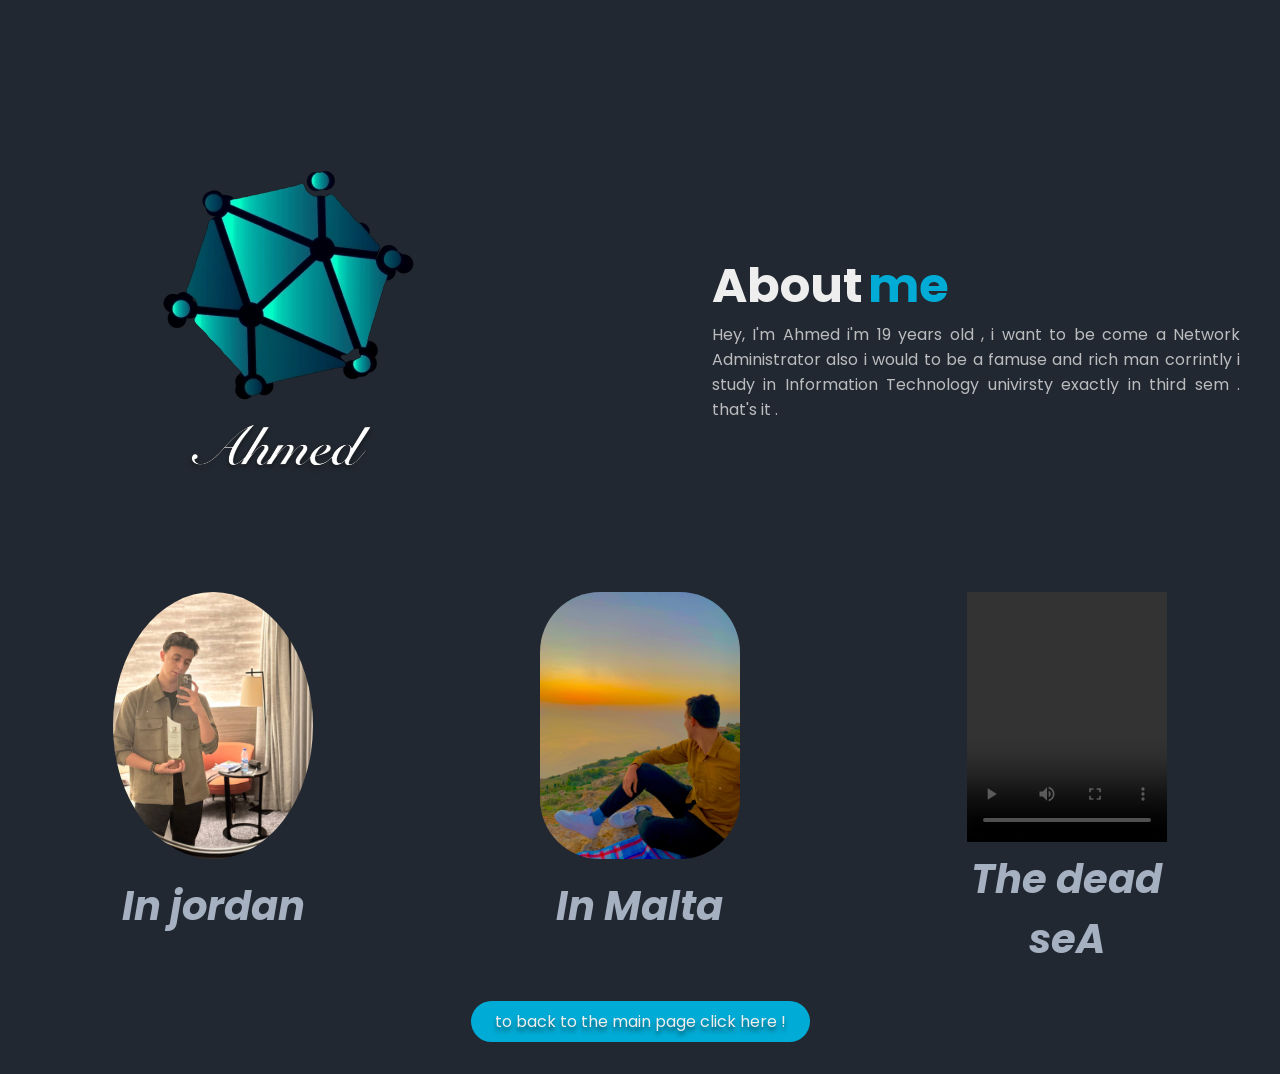
==== index.html @ 3161868f "Update and rename about_me.html to index.html" ====
<!DOCTYPE html>
<html lang="en">
<head>
    <meta charset="UTF-8">
    <meta name="viewport" content="width=device-width, initial-scale=1.0">
    <link rel="stylesheet" href="profile.css">
    <title>about_me</title>
</head>
<body>
    <section class="about_me">
        <img 
        src="photos/kghb.webp"
        alt="about me img"
        class="about_me_img">
        <div class="textcon">
            <div class="texttitle">
                <h1 class="Aboutname">About </h1>
                <h1 class="Abouttitle">me</h1>
            </div>
            <p class="aboutmebar">
                Hey, I'm Ahmed i'm 19 years old , i want to be come a Network Administrator also i would to be a famuse and rich man 
                corrintly i study in Information Technology univirsty exactly in third sem . that's it .
            </p>
        </div>
    </section>
    <div class="photos">
     <div class="photo1">
    <img src="my photos/photo_2025-10-17_13-15-40.jpg" width="200" height="250" alt="a photo for me" title="my photo"> 
    <h3>In jordan</h3> 
    </div>
    <div class="photo2"> 
    <img src="my photos/photo_2025-10-17_13-15-31.jpg" width="200" height="250" alt="a photo for me" title="my photo"> 
    <h3>In Malta</h3>
    </div>
    <div class="photo3">
    <video controls="loop" src="my photos/IMG_1327.MOV" height="250" width="200"></video> 
    <h3> The dead seA</h3>
    </div> 
    </div>
    <div class="back_link">
    <a href="profilee.html" class="back">to back to the main page click here !</a>
    </div>
</body>
</html>
---- profile.css ----
@import url('https://fonts.googleapis.com/css2?family=Playwrite+NO:wght@100..400&family=Poppins:ital,wght@0,400;1,700&family=Press+Start+2P&display=swap');



*{
    margin: 0;
    padding: 0;
    box-sizing: border-box;
    font-family: "Poppins",serif;
}
body{
    background-color: #222831;
}
header{
    display: flex;
    justify-content: space-between;
    align-items: center;
    margin: 2rem auto;
    max-width: 1200px;
    padding: 0 0.5rem;
}
.navi ul{
    display: flex;
    list-style-type:none ;
    gap: 2rem;
}
.navi a{
    text-decoration: none;
    color: #eee;
}
.navi a:hover{
    color: aqua;
}
hr{
    opacity: 10%;
}
.spinner,.spinner1{
    margin-top: 100px;
    background-color: black;
    width: 50px;
    height: 50px;
    border-radius: 50%;
 margin-right: 10%;
}
.spinner{
    background-image: 
    linear-gradient(blueviolet 15%, rgb(17, 202, 234) );
    filter: blur(1px);
    box-shadow: 
    0px -5px 20px 0px blueviolet ,
    0px -5px 20px 0px  rgb(17, 202, 234);
    animation: move 3s linear infinite;
}
.spinner1{
    filter: blur(10px);
}
@keyframes move {
    to {transform: rotate(360deg);}
}
.hero{
    display: flex;
    justify-content: space-between;
    align-items: center;
    margin: 5rem auto;
    max-width: 1200px;
}
.logo2{
    position: absolute;
    margin-right: 50%;
    margin-bottom: 25%;
    box-shadow:  0px -5px 20px gray;
    border-radius: 50%;
}
.herosub{
    display: flex;
    flex-direction: column;
    gap: 0.5rem;
    
}
.name{
    font-family: Verdana, Geneva, Tahoma, sans-serif;
    font-size: 3rem;
    color: #eee;
}
.title{
    font-family: 'Trebuchet MS', 'Lucida Sans Unicode', 'Lucida Grande', 'Lucida Sans', Arial, sans-serif;
    font-size: 4rem;
    color: #00abd5;
}
.hireMe{
    background-color: #00abd5;
    color: #eee;
    border-radius: 24px;
    text-decoration: none;
    padding: 0.5rem 1.5rem;
    text-shadow: 0px 4px 4px rgba(0, 0, 0,0.5);
    margin-right: 10%;
}
.heroImg {
    width: 500px;                         
    border-radius: 30px 80px;             
    opacity: 0.95;                        
    object-fit: cover;
    filter: drop-shadow(0 0 35px rgba(0, 180, 255, 0.4));
    transition: 0.35s ease-in-out;
}

.heroImg:hover {
    transform: scale(1.06);
    filter: drop-shadow(0 0 45px rgba(0, 200, 255, 0.7));
    opacity: 1;
}
.about_me{
    display: flex;
    justify-content: space-between;
    align-items: center;
    margin: 5rem auto 0 auto;
    max-width: 1200px;
    gap: 10rem;
}
.textcon{
    display: flex;
    flex-direction: column;
}
.texttitle{
    display: flex;
    align-items: center;
    gap: 5px;
    font-size: 2rem;
}
.Aboutname{
    text-transform: inherit;
    color: #eee;
}
.Abouttitle{
    color: #00abd5;
}
.aboutmebar{
    text-align: justify;
    color: rgba(238, 238, 238,0.75);
}
.back_link{
     background-color: #00abd5;
    color: #eee;
    width: fit-content;
    border-radius: 24px;
    text-decoration: none;
    padding: 0.5rem 1.5rem;
    text-shadow: 0px 4px 4px rgba(0, 0, 0,0.5);
    margin:  2rem auto;
}
a{
    text-decoration: none;
    text-emphasis: none;
    color: #eee;
    text-align: center;
}
a:hover{
    color: aquamarine;
}

.photos {
  display: flex;
  justify-content: space-around;
  align-items: flex-start;
  text-align: center;
}

.photo1 {
  width: 200px;
  transition: transform 0.3s ease, box-shadow 0.3s ease; 

}

.photo1 img {
  width: 100%;
  height: auto;
  border-radius: 10px;
  margin-bottom: 10px;
  transition: transform 0.3s ease, box-shadow 0.3s ease;
  border-radius: 50% ;
}
.photo1 img:hover {
  transform: scale(1.05);               
  box-shadow: 0 20px 15px rgba(209, 210, 212, 0.1); 
}

.photo1 h3 {
  font-size: 40px;
  font-style: italic;
  color: #a5b0c1;
    transition: color 0.3s ease,transform 0.3s ease;

}
.photo1:hover h3{
    color: rgb(234, 94, 13);
      transition: translaterY(-5px);

}
.photo2 {
  width: 200px;
  transition: transform 0.3s ease, box-shadow 0.3s ease; 
}

.photo2 img {
  width: 100%;
  height: auto;
  border-radius: 10px;
  margin-bottom: 10px;
  transition: transform 0.3s ease, box-shadow 0.3s ease;
    border-radius: 60px ;

}

.photo2 img:hover {
  transform: scale(1.05);               
  box-shadow: 0 20px 15px rgba(209, 210, 212, 0.1); 
}

.photo2 h3 {
  font-size: 40px;
  font-style: italic;
  color: #a5b0c1;
    transition: color 0.3s ease,transform 0.3s ease;

}
.photo2:hover h3{
    color: rgb(30, 197, 105);
      transition: translaterY(-5px);

}
.photo3 {
  width: 200px;
  transition: transform 0.3s ease, box-shadow 0.3s ease;
}

.photo3 img {
  width: 100%;
  height: auto;
  border-radius: 10px;
  margin-bottom: 10px;
  transition: transform 0.3s ease, box-shadow 0.3s ease;
    border-radius: 20% ;
}

.photo3 video:hover {
  transform: scale(1.05);              
  box-shadow: 0 20px 15px rgba(209, 210, 212, 0.1); 
}

.photo3 h3 {
  font-size: 40px;
  font-style: italic;
  color:#a5b0c1;
    transition: color 0.3s ease,transform 0.3s ease;

}
.photo3:hover h3{
    color: blue;
      transition: translaterY(-5px);
}
.workes{
    background-color: #222831;
    padding: 10rem 10rem ;
    margin: 1rem 0rem;
}
.workescontainer{
    display: flex;
    flex-direction: row;
    justify-content: space-between;
    align-items: left;
    margin: 5rem auto;
}
.project{
    display: flex;
    align-items: center;
    justify-content: left;
    gap: 5px;
    font-size: 2rem;
}
.workes ul{
    display: flex;
    list-style-type: none;
    align-items: center;
    justify-content: space-between;
}
.workes li{
    border-radius: 16px;
    background-color: #222831;
    backdrop-filter: blur(4px);
    padding: 1rem 4rem;
}
.label3{
    background-color: #364a40;
    color: #eee;
    width: fit-content;
    border-radius: 24px;
    text-shadow: 0px 4px 4px rgba(0, 0, 0,0.5);
    margin-left: 500px;
    padding: 0.5rem 3rem;
    margin-top: 1000px;
}


.item{
    text-align: center;
    margin-bottom: 20px;
}
.item img{
    width: 300;
    height: 300px;
    object-fit: contain;
    transition: transform 0.3s ease;
    border-radius: 50%;
    box-shadow:0 20px 15px rgba(209, 210, 212, 0.1); 
} 

.workes li :hover{
    transform:translateY(-10px) scale(1.05);
}
.workes li video{
     width: 250px;
    height: 300px;
    object-fit: contain;
    transition: transform 0.2s;
}
.label{
    display: block;
    margin-top: 10px;
      background-color: #2e413f;
    color: #eee;
    width: fit-content;
    border-radius: 24px;
    text-decoration: none;
    padding: 0.5rem 1.5rem;
    text-shadow: 0px 4px 4px rgba(0, 0, 0,0.5);
    margin:  2rem auto;
}
.Aboutname2{
    color: #eee;
    margin-bottom: 50px;
    font-family:"Sekuya ,italic"  ;
}
.Abouttitle2{
    color: #00abd5;
    margin-bottom: 50px;
        font-family:"Sekuya ,italic"  ;

}

.navo{
    display: flex;
}
.para{
    font-family:"Caveat , italic" ;
    color: rgb(140, 158, 152);
    font-size: 1.5rem;
    text-shadow: 6px 4px 4px rgba(154, 36, 36, 0.5);
    transition: 0.4s ease;
}
.para:hover{
    letter-spacing: 3px;
}
.back_link1{  background-color: #402e32;
    color: #eee;
    width: fit-content;
    border-radius: 24px;
    text-decoration: none;
    padding: 0.5rem 1.5rem;
    text-shadow: 0px 4px 4px rgba(0, 0, 0,0.5);
    margin-left: 220px
}
.back_link1 :hover{
    color: burlywood;
}
.contactContainer{
    display: flex;
    flex-direction: column;
    align-items: center;
    justify-content: space-around;
    gap: 2rem;
    margin: 2rem auto;
    max-width: 1200px;
}
.contactTitle{
    display: flex;
    align-items: center;
    justify-content: center;
    gap: 5px;
    margin-bottom: 10px;
    font-size: 2rem;
}
.contact{
    display: flex;
    align-items: center;
    justify-content: center;
    margin-right: 5rem;
    gap: 20rem;
}
.contact h3, .contact a{
    color: #eee;
    text-decoration: none;
}
.emailandphone{
    display: flex;
    align-items: center;
    justify-content: center;
    gap: 5px;
}
.aboutname3{
     color: #eee;
    font-family:"Sekuya ,italic"  ;
}
.aboutTitle3{
  color: #00abd5;
        font-family:"Sekuya ,italic"  ;
}
.socialmedia{
    display: flex;
    align-items: center;
    justify-content: center;
    gap: 3rem;
}
.socialmedia a{
    display: flex;
    align-items: center;
    justify-content: center;
    border-radius: 50px;
    background-color: #3e3b44;
    backdrop-filter: blur(4px);
    padding: 1rem;
}
.socialmedia img{
    width: 24px;
    height: 24px;
}
.back_link3{  
    color: #eee;
    width: fit-content;
    width: fit-content;
    border-radius: 24px;
    text-decoration: none;
    padding: 0.5rem 1.5rem;
    text-shadow: 0px 4px 4px rgba(0, 0, 0,0.5);
    margin:  2rem auto;
    
}
.back_link3 :hover{
    color: burlywood;
}
footer{
    color: #eee;
    padding: 2rem;
    text-align: center;
}
@media (max-width:1023px){
    header{
        margin-left: 1rem;
        margin-right: 1rem;
    }
    .hero{
        flex-direction: column;
        align-items: center;
        gap: 2rem;
    }
    .heroImg{
        width: 400px;
    }
    .name, .title{
        font-size: 2rem;
    }
    .about_me{
        flex-direction: column-reverse;
        align-items: center;
        gap: 2rem;
    }
    .textcon{
        align-items: center;
        margin: 0rem 5rem;
        gap: 1rem;
    }
    .Aboutname,.Abouttitle,.Aboutname2,.Abouttitle2{
        font-size: 2rem;
    }
    .about_me img{
        width: 400px;
    }
    .workes{
        padding: 0;
    }
    .workescontainer{
        padding: 5rem 0rem;
        gap: 3rem;
    }
    .project{
        margin-left: 1rem;
    }
    .workes ul{
        flex-direction: column;
        gap: 1rem;
    }
    .contactContainer{
        margin: 10rem 5rem;
        gap: 2rem;
    }
    .contact{
        flex-direction: column;
        gap: 1rem;
        margin-right: 0;
    }

}
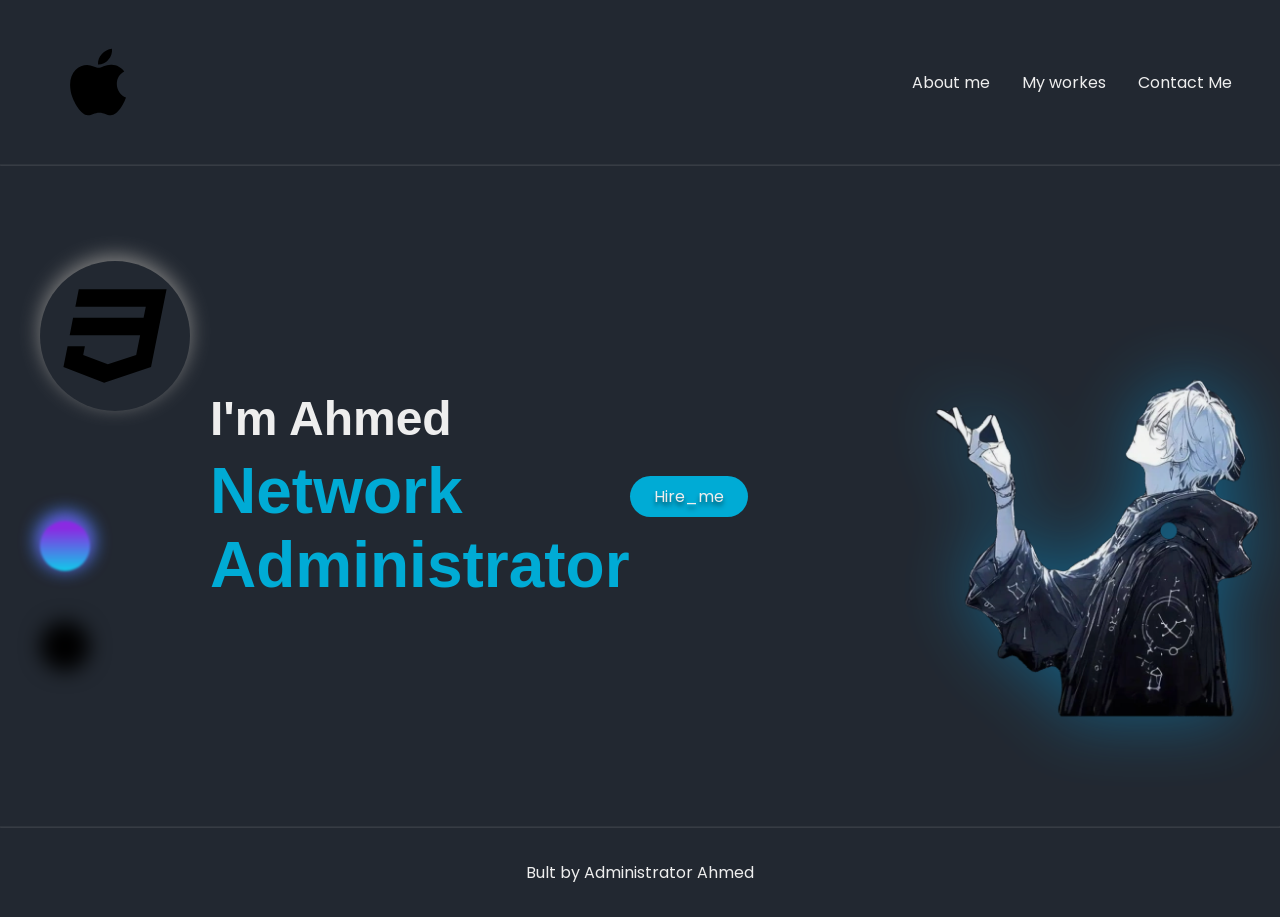
==== commit 71f231a2: "Update and rename profilee.html to index.html" ====
--- a/index.html
+++ b/index.html
@@ -3,42 +3,44 @@
 <head>
     <meta charset="UTF-8">
     <meta name="viewport" content="width=device-width, initial-scale=1.0">
+    <title>My_profile</title>
     <link rel="stylesheet" href="profile.css">
-    <title>about_me</title>
 </head>
 <body>
-    <section class="about_me">
-        <img 
-        src="photos/kghb.webp"
-        alt="about me img"
-        class="about_me_img">
-        <div class="textcon">
-            <div class="texttitle">
-                <h1 class="Aboutname">About </h1>
-                <h1 class="Abouttitle">me</h1>
-            </div>
-            <p class="aboutmebar">
-                Hey, I'm Ahmed i'm 19 years old , i want to be come a Network Administrator also i would to be a famuse and rich man 
-                corrintly i study in Information Technology univirsty exactly in third sem . that's it .
-            </p>
-        </div>
-    </section>
-    <div class="photos">
-     <div class="photo1">
-    <img src="my photos/photo_2025-10-17_13-15-40.jpg" width="200" height="250" alt="a photo for me" title="my photo"> 
-    <h3>In jordan</h3> 
+    <header>
+      <img src="photos/apple-svgrepo-com.svg" width="100px" alt="logo">
+      <nav class="navi">
+        <ul>
+            <li><a href="about_me.html">About me</a></li>
+            <li><a href="my_wrkees.html">My workes</a></li>
+            <li><a href="contact.html">Contact Me</a></li>
+        </ul>
+      </nav>
+    </header>
+    <hr>
+  
+   <section class="hero">
+    <div class="spinner">
+      <div class="spinner1">
+      </div>
     </div>
-    <div class="photo2"> 
-    <img src="my photos/photo_2025-10-17_13-15-31.jpg" width="200" height="250" alt="a photo for me" title="my photo"> 
-    <h3>In Malta</h3>
+    <img class="logo2" src="photos/css3-svgrepo-com.svg"  alt="logo2" width="150px">
+    <div class="herosub">
+      <h1 class="name">I'm Ahmed</h1>
+      <h1 class="title">Network Administrator</h1>
     </div>
-    <div class="photo3">
-    <video controls="loop" src="my photos/IMG_1327.MOV" height="250" width="200"></video> 
-    <h3> The dead seA</h3>
-    </div> 
-    </div>
-    <div class="back_link">
-    <a href="profilee.html" class="back">to back to the main page click here !</a>
-    </div>
+    
+      <a class="hireMe" href="hire.html">Hire_me</a>
+      
+
+    
+    <img src="photos/sticker.webp" alt="hero image " class="heroImg" width="150px"/>
+
+
+   </section>
+   <hr>
+  <footer>
+    <p>Bult by Administrator Ahmed </p>
+  </footer>   
 </body>
 </html>
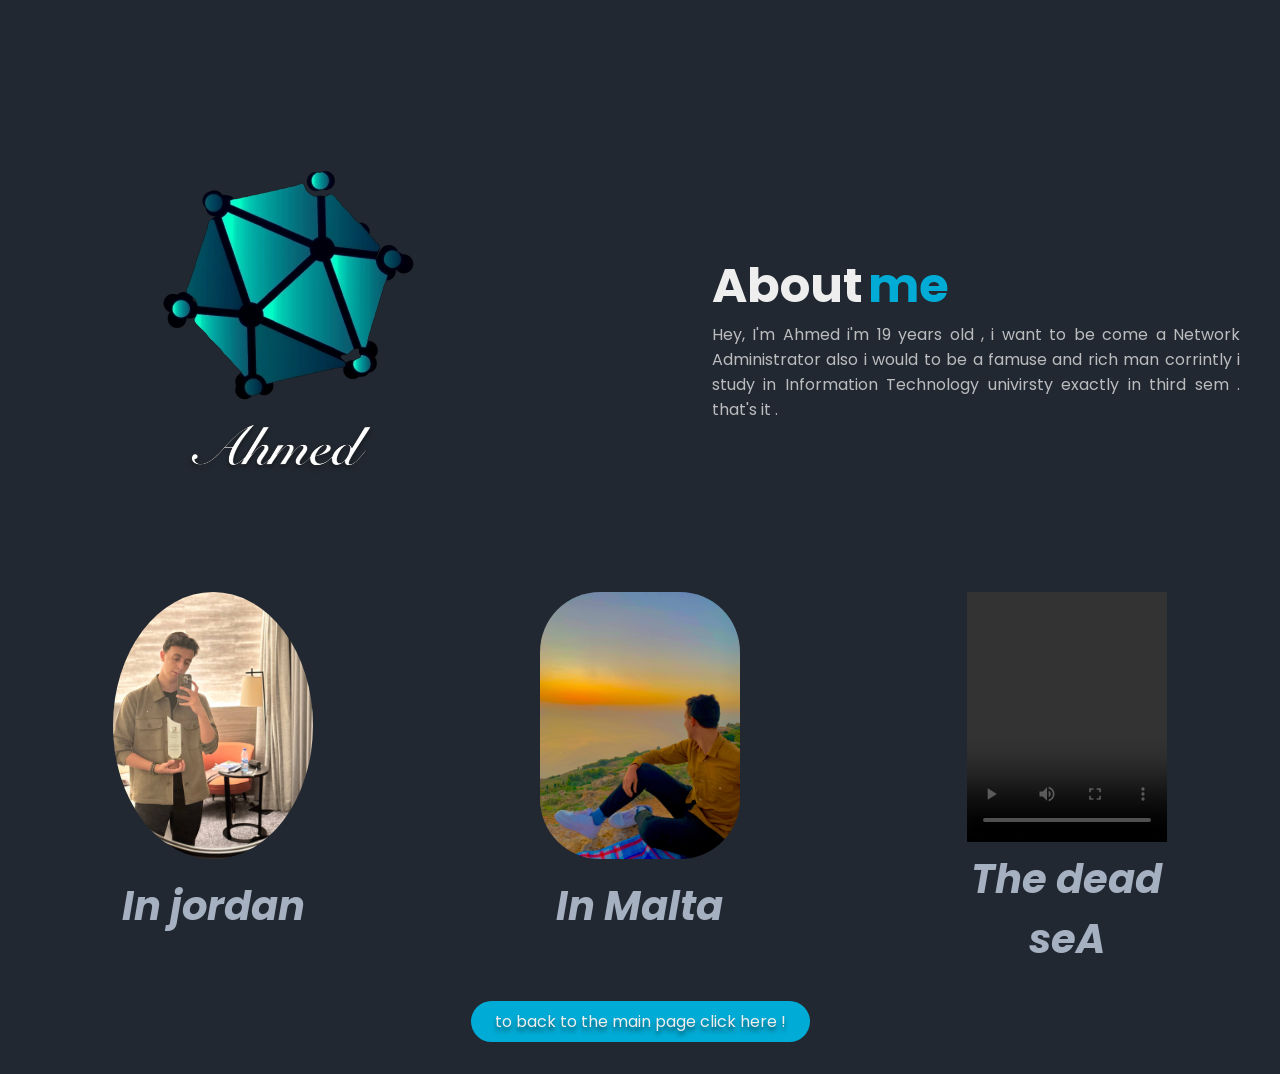
==== commit 8ab1a6ef: "Update and rename about_me.html to index.html" ====
--- a/index.html
+++ b/index.html
@@ -2,45 +2,44 @@
 <html lang="en">
 <head>
     <meta charset="UTF-8">
-    <meta name="viewport" content="width=device-width, initial-scale=1.0">
-    <title>My_profile</title>
+    <meta name="viewport" content="width=device-width, initial-scale=1.0;url=profile.html">
     <link rel="stylesheet" href="profile.css">
+    <title>about_me</title>
 </head>
 <body>
-    <header>
-      <img src="photos/apple-svgrepo-com.svg" width="100px" alt="logo">
-      <nav class="navi">
-        <ul>
-            <li><a href="about_me.html">About me</a></li>
-            <li><a href="my_wrkees.html">My workes</a></li>
-            <li><a href="contact.html">Contact Me</a></li>
-        </ul>
-      </nav>
-    </header>
-    <hr>
-  
-   <section class="hero">
-    <div class="spinner">
-      <div class="spinner1">
-      </div>
+    <section class="about_me">
+        <img 
+        src="photos/kghb.webp"
+        alt="about me img"
+        class="about_me_img">
+        <div class="textcon">
+            <div class="texttitle">
+                <h1 class="Aboutname">About </h1>
+                <h1 class="Abouttitle">me</h1>
+            </div>
+            <p class="aboutmebar">
+                Hey, I'm Ahmed i'm 19 years old , i want to be come a Network Administrator also i would to be a famuse and rich man 
+                corrintly i study in Information Technology univirsty exactly in third sem . that's it .
+            </p>
+        </div>
+    </section>
+    <div class="photos">
+     <div class="photo1">
+    <img src="my photos/photo_2025-10-17_13-15-40.jpg" width="200" height="250" alt="a photo for me" title="my photo"> 
+    <h3>In jordan</h3> 
     </div>
-    <img class="logo2" src="photos/css3-svgrepo-com.svg"  alt="logo2" width="150px">
-    <div class="herosub">
-      <h1 class="name">I'm Ahmed</h1>
-      <h1 class="title">Network Administrator</h1>
+    <div class="photo2"> 
+    <img src="my photos/photo_2025-10-17_13-15-31.jpg" width="200" height="250" alt="a photo for me" title="my photo"> 
+    <h3>In Malta</h3>
     </div>
-    
-      <a class="hireMe" href="hire.html">Hire_me</a>
-      
-
-    
-    <img src="photos/sticker.webp" alt="hero image " class="heroImg" width="150px"/>
-
-
-   </section>
-   <hr>
-  <footer>
-    <p>Bult by Administrator Ahmed </p>
-  </footer>   
+    <div class="photo3">
+    <video controls="loop" src="my photos/IMG_1327.MOV" height="250" width="200"></video> 
+    <h3> The dead seA</h3>
+    </div> 
+    </div>
+    <div class="back_link">
+    <a href="profilee.html" class="back">to back to the main page click here !</a>
+    </div>
 </body>
 </html>
+
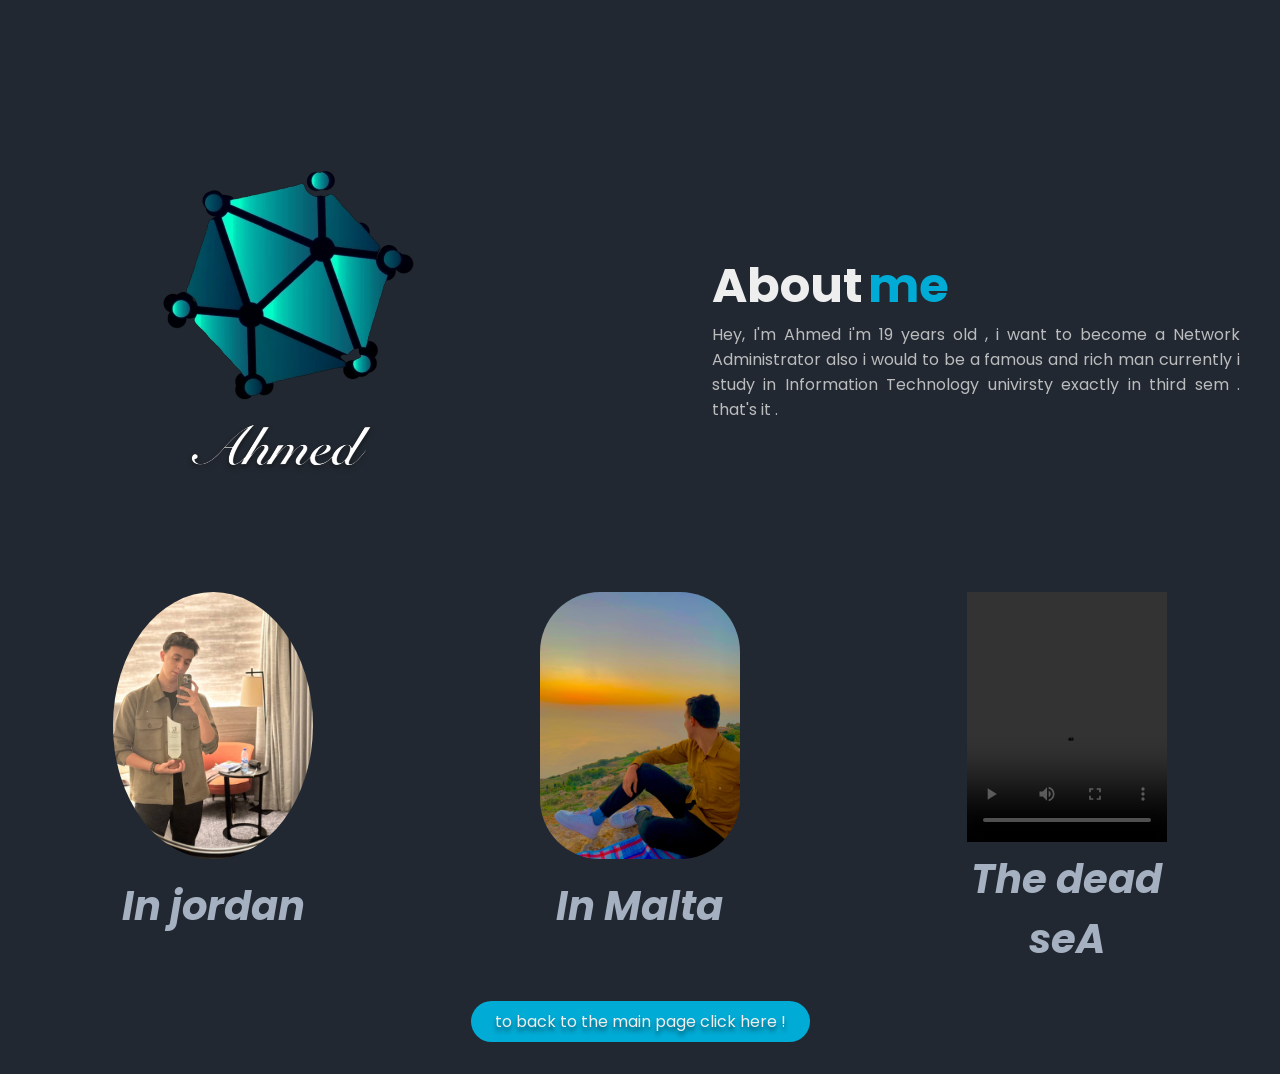
==== commit 4bbf2de4: "Update index.html" ====
--- a/index.html
+++ b/index.html
@@ -2,7 +2,7 @@
 <html lang="en">
 <head>
     <meta charset="UTF-8">
-    <meta name="viewport" content="width=device-width, initial-scale=1.0;url=profile.html">
+    <meta name="viewport" content="width=device-width, initial-scale=1.0">
     <link rel="stylesheet" href="profile.css">
     <title>about_me</title>
 </head>
@@ -18,8 +18,8 @@
                 <h1 class="Abouttitle">me</h1>
             </div>
             <p class="aboutmebar">
-                Hey, I'm Ahmed i'm 19 years old , i want to be come a Network Administrator also i would to be a famuse and rich man 
-                corrintly i study in Information Technology univirsty exactly in third sem . that's it .
+                Hey, I'm Ahmed i'm 19 years old , i want to become a Network Administrator also i would to be a famous and rich man 
+                currently i study in Information Technology univirsty exactly in third sem . that's it .
             </p>
         </div>
     </section>
@@ -43,3 +43,5 @@
 </body>
 </html>
 
+
+
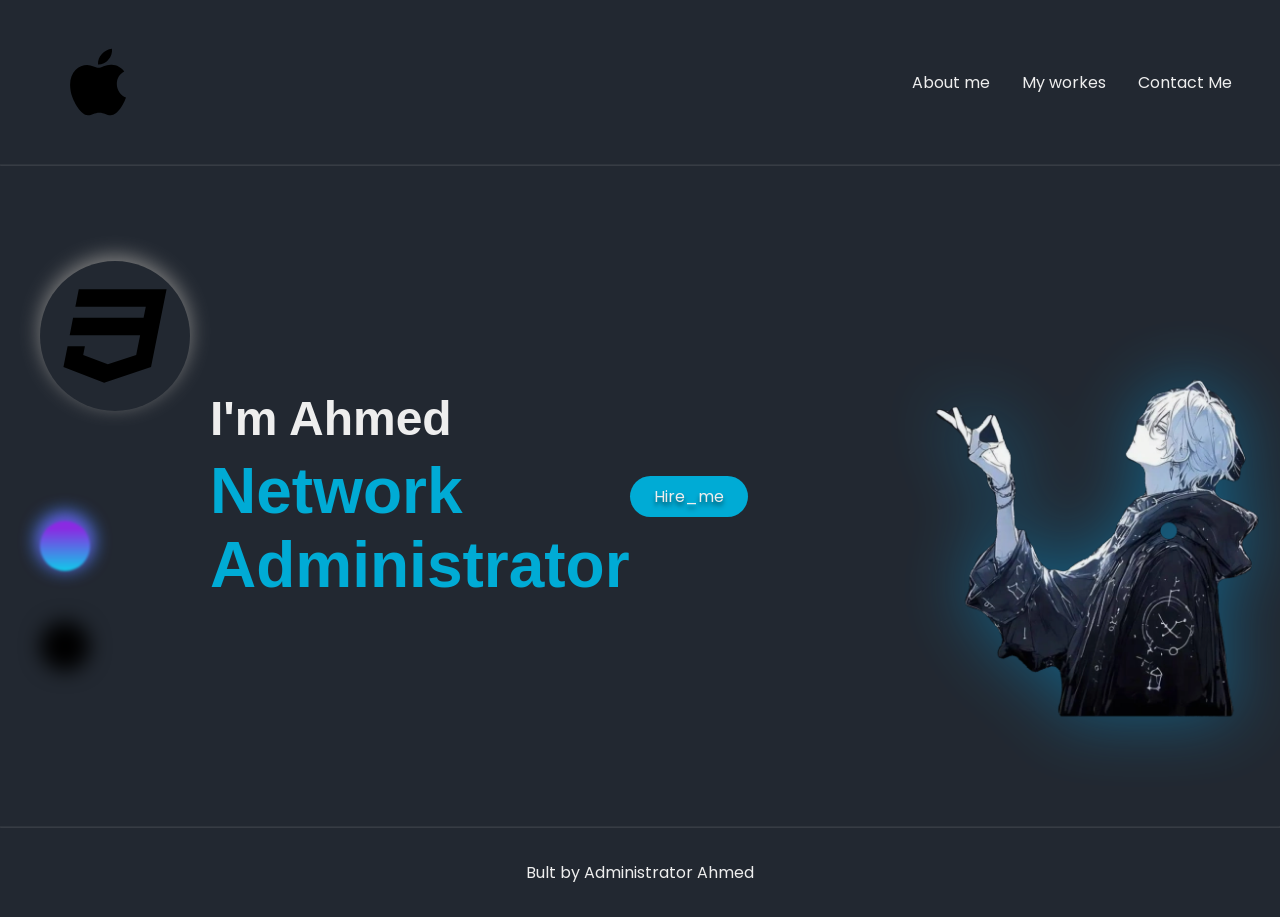
==== commit 28e3b7dc: "Update and rename about_me.html to index.html" ====
--- a/index.html
+++ b/index.html
@@ -3,45 +3,44 @@
 <head>
     <meta charset="UTF-8">
     <meta name="viewport" content="width=device-width, initial-scale=1.0">
+    <title>My_profile</title>
     <link rel="stylesheet" href="profile.css">
-    <title>about_me</title>
 </head>
 <body>
-    <section class="about_me">
-        <img 
-        src="photos/kghb.webp"
-        alt="about me img"
-        class="about_me_img">
-        <div class="textcon">
-            <div class="texttitle">
-                <h1 class="Aboutname">About </h1>
-                <h1 class="Abouttitle">me</h1>
-            </div>
-            <p class="aboutmebar">
-                Hey, I'm Ahmed i'm 19 years old , i want to become a Network Administrator also i would to be a famous and rich man 
-                currently i study in Information Technology univirsty exactly in third sem . that's it .
-            </p>
-        </div>
-    </section>
-    <div class="photos">
-     <div class="photo1">
-    <img src="my photos/photo_2025-10-17_13-15-40.jpg" width="200" height="250" alt="a photo for me" title="my photo"> 
-    <h3>In jordan</h3> 
+    <header>
+      <img src="photos/apple-svgrepo-com.svg" width="100px" alt="logo">
+      <nav class="navi">
+        <ul>
+            <li><a href="about_me.html">About me</a></li>
+            <li><a href="my_wrkees.html">My workes</a></li>
+            <li><a href="contact.html">Contact Me</a></li>
+        </ul>
+      </nav>
+    </header>
+    <hr>
+  
+   <section class="hero">
+    <div class="spinner">
+      <div class="spinner1">
+      </div>
     </div>
-    <div class="photo2"> 
-    <img src="my photos/photo_2025-10-17_13-15-31.jpg" width="200" height="250" alt="a photo for me" title="my photo"> 
-    <h3>In Malta</h3>
+    <img class="logo2" src="photos/css3-svgrepo-com.svg"  alt="logo2" width="150px">
+    <div class="herosub">
+      <h1 class="name">I'm Ahmed</h1>
+      <h1 class="title">Network Administrator</h1>
     </div>
-    <div class="photo3">
-    <video controls="loop" src="my photos/IMG_1327.MOV" height="250" width="200"></video> 
-    <h3> The dead seA</h3>
-    </div> 
-    </div>
-    <div class="back_link">
-    <a href="profilee.html" class="back">to back to the main page click here !</a>
-    </div>
+    
+      <a class="hireMe" href="hire.html">Hire_me</a>
+      
+
+    
+    <img src="photos/sticker.webp" alt="hero image " class="heroImg" width="150px"/>
+
+
+   </section>
+   <hr>
+  <footer>
+    <p>Bult by Administrator Ahmed </p>
+  </footer>   
 </body>
 </html>
-
-
-
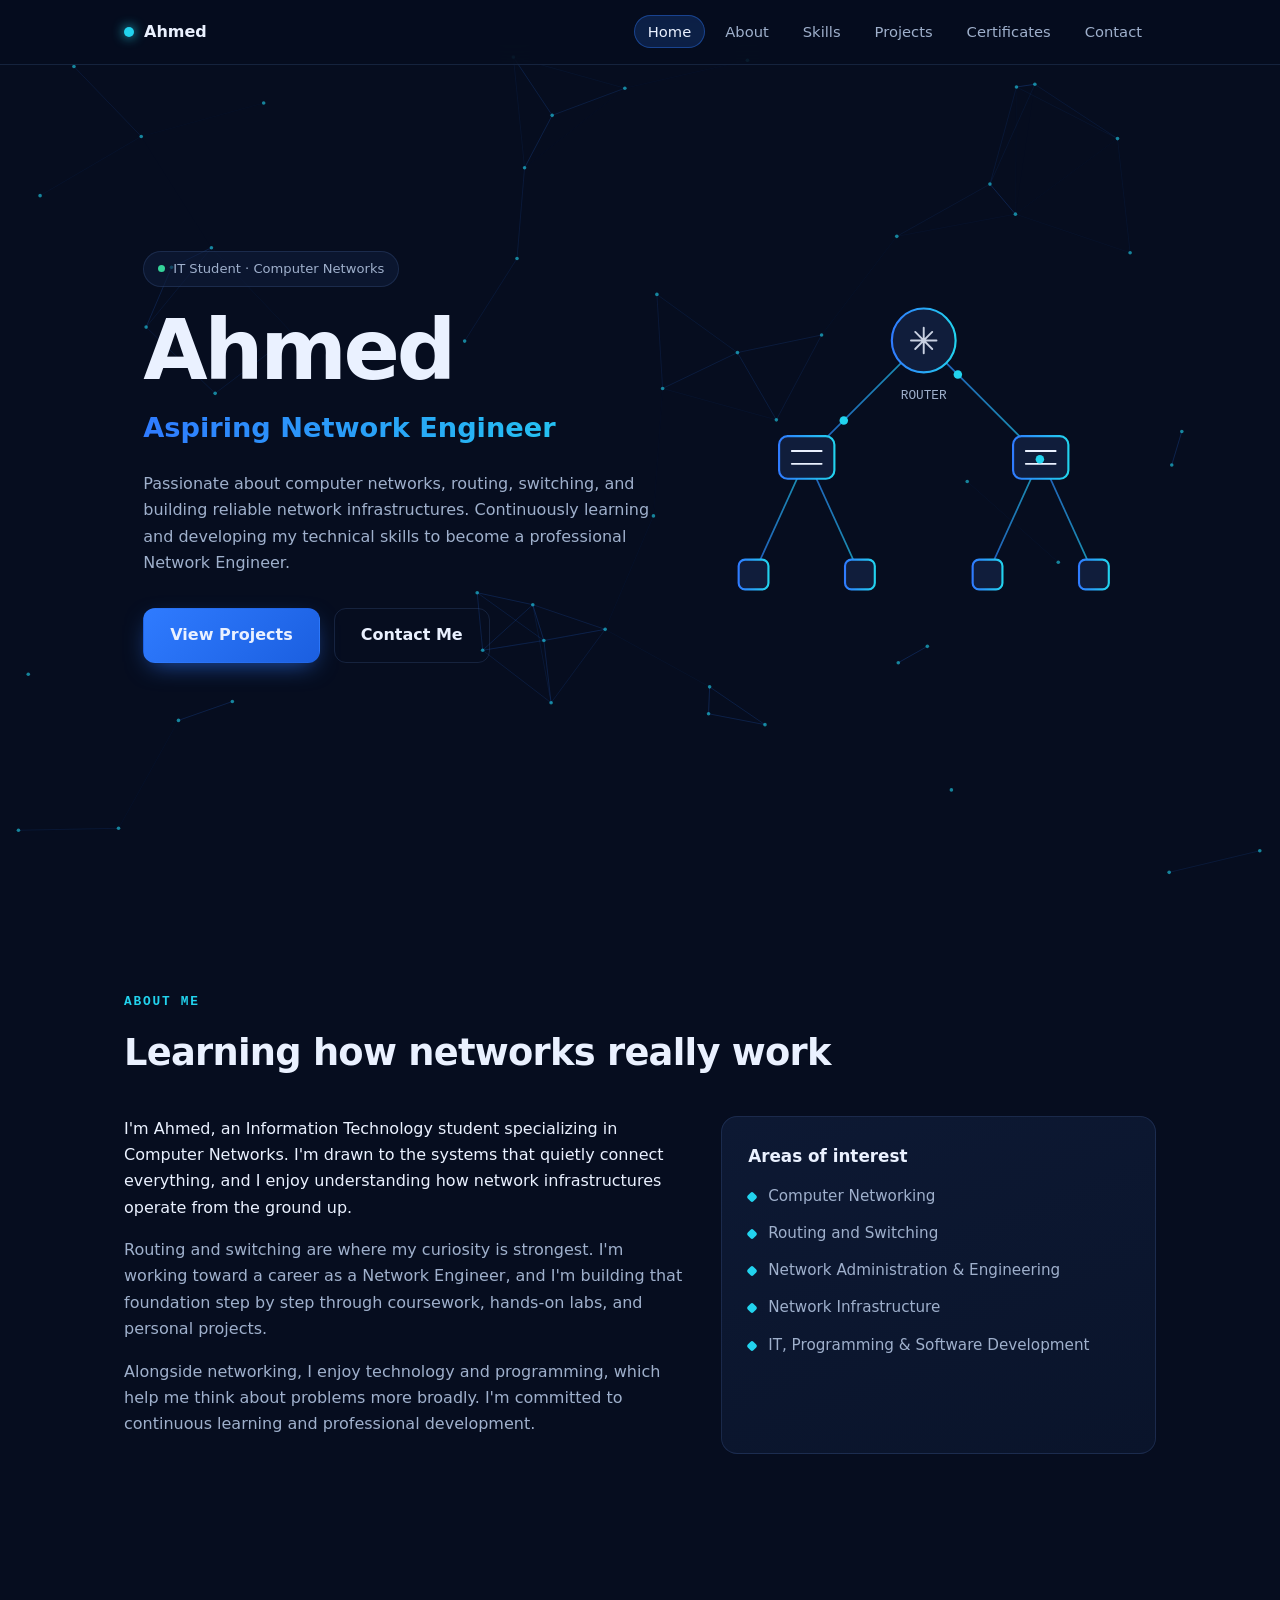
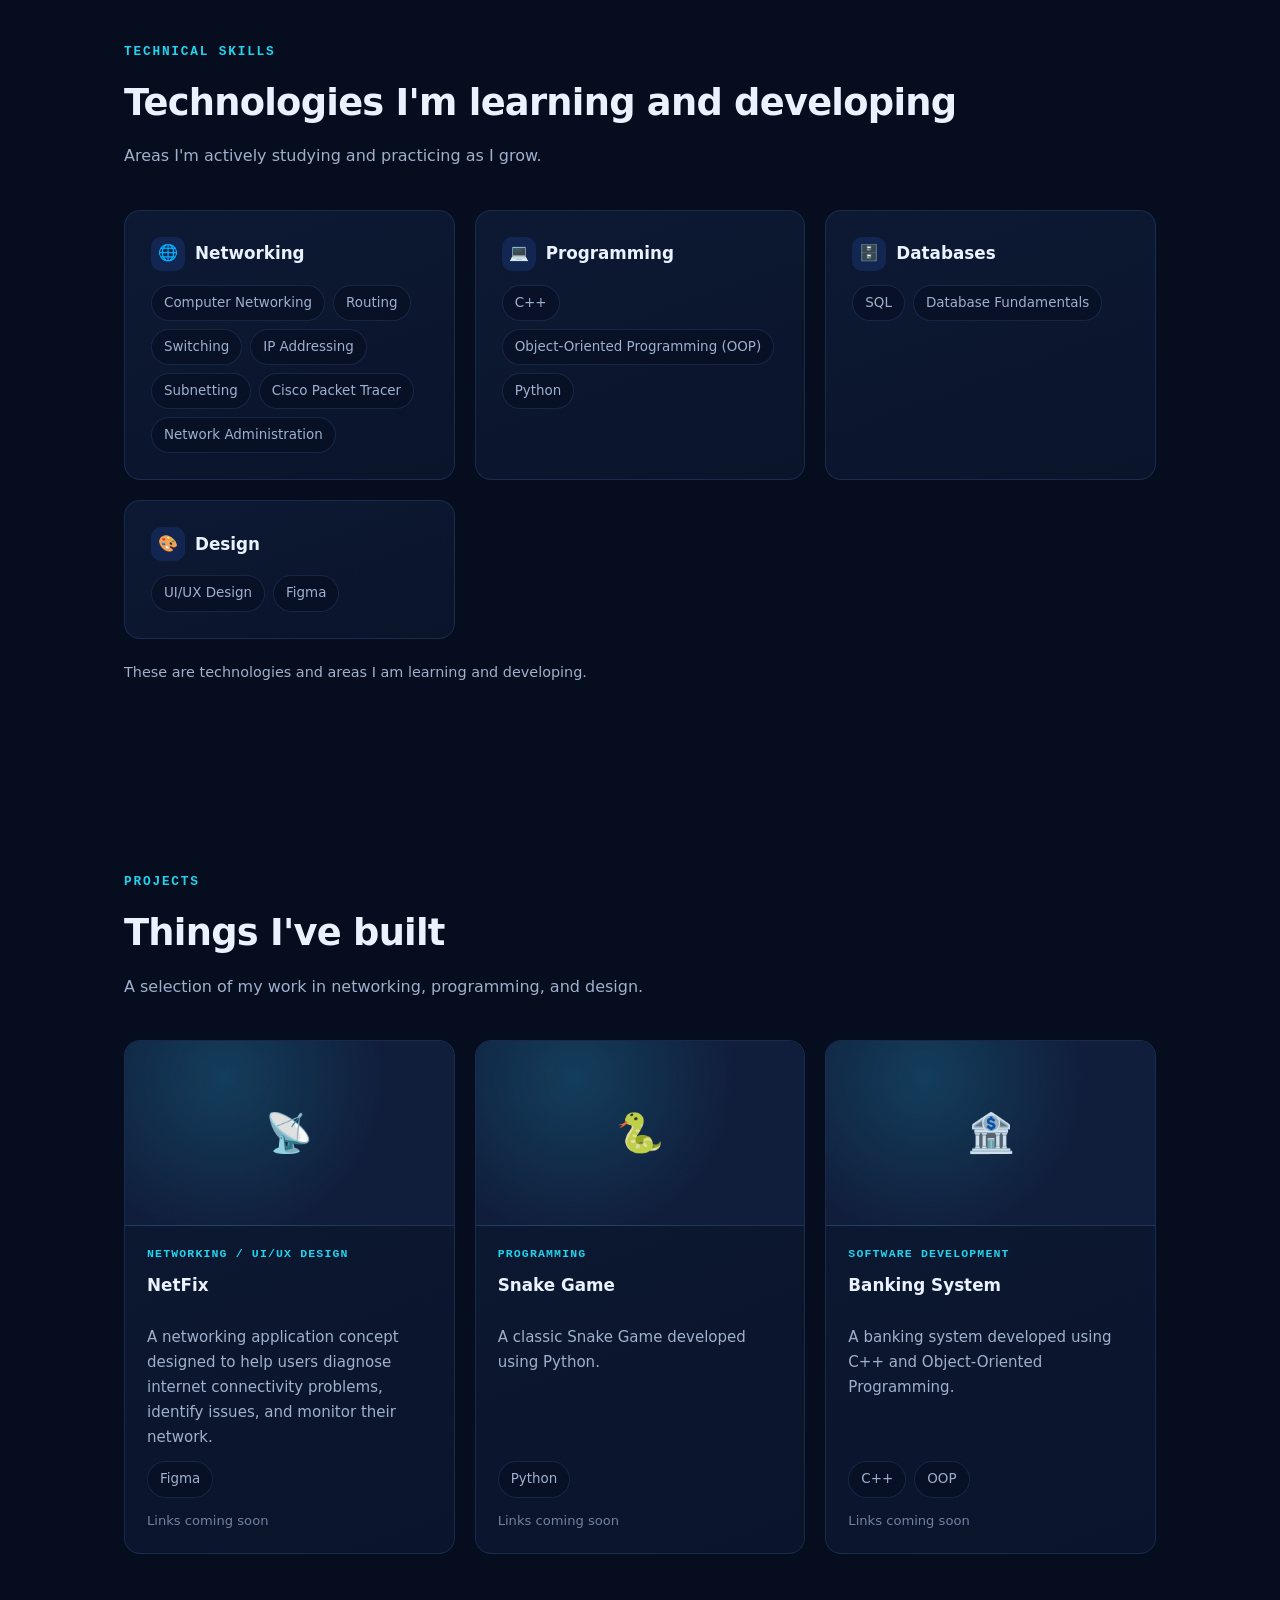
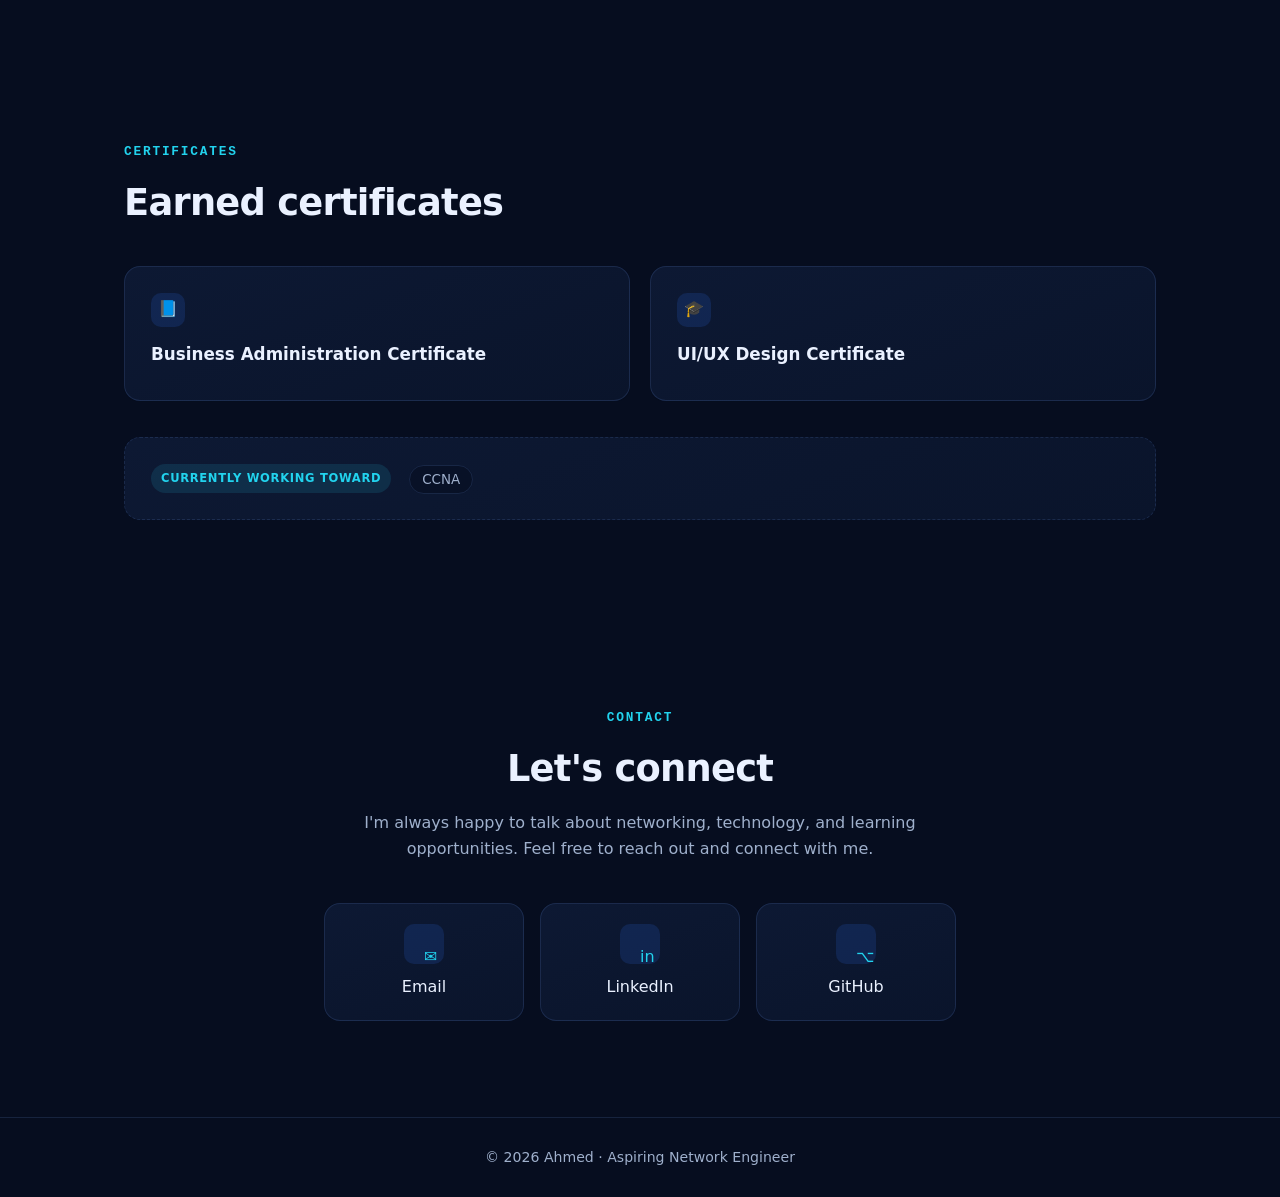
==== commit 2f92d958: "Revise index.html for personal profile update Updated the HTML structure and content for a personal " ====
--- a/index.html
+++ b/index.html
@@ -1,46 +1,313 @@
 <!DOCTYPE html>
 <html lang="en">
 <head>
-    <meta charset="UTF-8">
-    <meta name="viewport" content="width=device-width, initial-scale=1.0">
-    <title>My_profile</title>
-    <link rel="stylesheet" href="profile.css">
+<meta charset="utf-8">
+<meta name="viewport" content="width=device-width, initial-scale=1">
+<title>Ahmed | Aspiring Network Engineer</title>
+<meta name="description" content="Ahmed is an Information Technology student specializing in Computer Networks, passionate about routing, switching and network infrastructure.">
+<meta name="theme-color" content="#060d1f">
+<meta property="og:title" content="Ahmed | Aspiring Network Engineer">
+<meta property="og:description" content="IT student specializing in Computer Networks. Routing, switching and network infrastructure.">
+<meta property="og:type" content="website">
+<link rel="icon" href="data:image/svg+xml,%3Csvg xmlns='http://www.w3.org/2000/svg' viewBox='0 0 100 100'%3E%3Ctext y='.9em' font-size='90'%3E%F0%9F%8C%90%3C/text%3E%3C/svg%3E">
+<style>
+:root{--bg:#060d1f;--surface:#0c1730;--surface2:#101d3b;--line:rgba(120,170,255,.14);--text:#eaf1ff;--muted:#9fb0cc;--blue:#2f7bff;--cyan:#22d3ee;--r:16px}
+*{box-sizing:border-box;margin:0}
+html{scroll-behavior:smooth;scroll-padding-top:80px}
+body{background:var(--bg);color:var(--text);font:16px/1.65 system-ui,-apple-system,"Segoe UI",Inter,Roboto,sans-serif;overflow-x:hidden}
+a{color:inherit;text-decoration:none}
+:focus-visible{outline:2px solid var(--cyan);outline-offset:3px}
+#net{position:fixed;inset:0;z-index:0;pointer-events:none}
+main,header,footer{position:relative;z-index:1}
+.wrap{max-width:1080px;margin:0 auto;padding:0 24px}
+section{padding:96px 0}
+h2{font-size:clamp(1.7rem,4vw,2.3rem);letter-spacing:-.02em;margin-bottom:10px}
+.eyebrow{color:var(--cyan);font:600 .8rem/1 ui-monospace,Consolas,monospace;letter-spacing:.14em;text-transform:uppercase;margin-bottom:14px;display:block}
+.lead{color:var(--muted);max-width:620px;margin-bottom:40px}
+/* nav */
+nav{position:fixed;top:0;left:0;right:0;z-index:50;background:rgba(6,13,31,.7);backdrop-filter:blur(14px);-webkit-backdrop-filter:blur(14px);border-bottom:1px solid var(--line)}
+nav .wrap{display:flex;align-items:center;justify-content:space-between;height:64px}
+.brand{font-weight:700;display:flex;align-items:center;gap:10px}
+.brand i{width:10px;height:10px;border-radius:50%;background:var(--cyan);box-shadow:0 0 12px var(--cyan)}
+.links{display:flex;gap:6px;list-style:none;padding:0}
+.links a{padding:8px 14px;border-radius:999px;color:var(--muted);font-size:.92rem;transition:.25s}
+.links a:hover{color:var(--text)}
+.links a.active{color:var(--text);background:rgba(47,123,255,.18);box-shadow:inset 0 0 0 1px rgba(47,123,255,.4)}
+.burger{display:none;background:none;border:1px solid var(--line);color:var(--text);border-radius:10px;width:42px;height:42px;font-size:1.2rem;cursor:pointer}
+/* hero */
+#home{min-height:100vh;display:flex;align-items:center;padding-top:110px}
+.hero{display:grid;grid-template-columns:1.1fr .9fr;gap:48px;align-items:center}
+.tag{display:inline-flex;gap:8px;align-items:center;border:1px solid var(--line);background:rgba(16,29,59,.6);padding:6px 14px;border-radius:999px;font-size:.82rem;color:var(--muted);margin-bottom:22px}
+.tag b{width:7px;height:7px;border-radius:50%;background:#34d399}
+h1{font-size:clamp(3rem,9vw,5.2rem);line-height:1;letter-spacing:-.04em}
+.role{font-size:clamp(1.2rem,3vw,1.7rem);margin:14px 0 20px;background:linear-gradient(90deg,var(--blue),var(--cyan));-webkit-background-clip:text;background-clip:text;color:transparent;font-weight:600}
+.hero p{color:var(--muted);max-width:520px;margin-bottom:32px}
+.btns{display:flex;gap:14px;flex-wrap:wrap}
+.btn{padding:13px 26px;border-radius:12px;font-weight:600;border:1px solid var(--line);transition:transform .25s,box-shadow .25s,background .25s;display:inline-block}
+.btn.primary{background:linear-gradient(135deg,var(--blue),#1b5fe0);border-color:transparent;box-shadow:0 8px 24px -8px rgba(47,123,255,.7)}
+.btn:hover{transform:translateY(-2px)}
+.btn.primary:hover{box-shadow:0 12px 30px -8px rgba(34,211,238,.6)}
+.btn.ghost:hover{background:rgba(47,123,255,.12)}
+.topo{width:100%;max-width:440px;justify-self:center}
+.topo .pkt{fill:var(--cyan)}
+/* cards */
+.card{background:linear-gradient(160deg,rgba(16,29,59,.75),rgba(12,23,48,.75));border:1px solid var(--line);border-radius:var(--r);padding:26px;backdrop-filter:blur(8px);-webkit-backdrop-filter:blur(8px);transition:transform .3s,border-color .3s,box-shadow .3s}
+.card:hover{transform:translateY(-4px);border-color:rgba(34,211,238,.4);box-shadow:0 18px 40px -20px rgba(47,123,255,.55)}
+.grid{display:grid;gap:20px;grid-template-columns:repeat(auto-fit,minmax(260px,1fr))}
+.about{display:grid;grid-template-columns:1.3fr 1fr;gap:32px}
+.about p{color:var(--muted);margin-bottom:16px}
+.about p:first-child{color:var(--text)}
+.focus{list-style:none;padding:0;display:grid;gap:12px}
+.focus li{display:flex;gap:12px;color:var(--muted);font-size:.95rem}
+.focus li:before{content:"";flex:none;width:8px;height:8px;margin-top:9px;border-radius:2px;background:var(--cyan);transform:rotate(45deg)}
+.card h3{font-size:1.05rem;margin-bottom:14px;display:flex;gap:10px;align-items:center}
+.ic{width:34px;height:34px;border-radius:10px;display:grid;place-items:center;background:rgba(47,123,255,.15);color:var(--cyan);font-size:1rem}
+.chips{display:flex;flex-wrap:wrap;gap:8px}
+.chip{font-size:.84rem;padding:6px 12px;border-radius:999px;border:1px solid var(--line);background:rgba(6,13,31,.5);color:var(--muted);transition:.2s;cursor:default}
+.chip:hover{color:var(--text);border-color:var(--cyan);background:rgba(34,211,238,.08)}
+.note{margin-top:22px;color:var(--muted);font-size:.9rem}
+/* projects */
+.proj{padding:0;overflow:hidden;display:flex;flex-direction:column}
+.thumb{aspect-ratio:16/9;background:radial-gradient(circle at 30% 20%,rgba(34,211,238,.18),transparent 60%),var(--surface2);display:grid;place-items:center;font-size:2.4rem;border-bottom:1px solid var(--line);overflow:hidden}
+.thumb img{width:100%;height:100%;object-fit:cover;transition:transform .5s}
+.proj:hover .thumb img{transform:scale(1.04)}
+.pbody{padding:22px;display:flex;flex-direction:column;gap:12px;flex:1}
+.cat{color:var(--cyan);font:600 .72rem/1 ui-monospace,Consolas,monospace;letter-spacing:.1em;text-transform:uppercase}
+.pbody p{color:var(--muted);font-size:.94rem;flex:1}
+.plinks{display:flex;gap:10px;flex-wrap:wrap}
+.plinks a{font-size:.85rem;padding:7px 14px;border-radius:10px;border:1px solid var(--line);transition:.2s}
+.plinks a:hover{border-color:var(--cyan);color:var(--cyan)}
+.plinks span{font-size:.82rem;color:var(--muted);opacity:.7}
+/* certs */
+.cert .ic{margin-bottom:14px}
+.cert h3{margin-bottom:6px}
+.cert p{color:var(--muted);font-size:.9rem}
+.goal{margin-top:36px;border-style:dashed;display:flex;gap:18px;align-items:center;flex-wrap:wrap}
+.goal .badge{font-size:.72rem;padding:5px 10px;border-radius:999px;background:rgba(34,211,238,.12);color:var(--cyan);font-weight:600;letter-spacing:.06em;text-transform:uppercase}
+/* contact */
+.contact{text-align:center;max-width:680px;margin:0 auto}
+.contact .lead{margin-inline:auto}
+.cgrid{display:grid;gap:16px;grid-template-columns:repeat(auto-fit,minmax(180px,1fr));margin-top:10px}
+.cgrid a,.cgrid div{display:block;padding:20px;text-align:center}
+.cgrid small{display:block;color:var(--muted);font-size:.8rem;margin-top:4px}
+.off{opacity:.55}
+footer{border-top:1px solid var(--line);padding:28px 0;text-align:center;color:var(--muted);font-size:.88rem}
+/* reveal */
+.rv{opacity:0;transform:translateY(22px);transition:opacity .7s,transform .7s}
+.rv.in{opacity:1;transform:none}
+@media(max-width:820px){
+ .burger{display:block}
+ .links{position:absolute;top:64px;left:0;right:0;flex-direction:column;background:rgba(6,13,31,.97);padding:12px 24px 20px;border-bottom:1px solid var(--line);display:none}
+ .links.open{display:flex}
+ .hero,.about{grid-template-columns:1fr}
+ .topo{max-width:320px;order:-1}
+ section{padding:72px 0}
+ #home{padding-top:100px}
+}
+@media(prefers-reduced-motion:reduce){
+ html{scroll-behavior:auto}
+ *{animation:none!important;transition:none!important}
+ .rv{opacity:1;transform:none}
+}
+</style>
 </head>
 <body>
-    <header>
-      <img src="photos/apple-svgrepo-com.svg" width="100px" alt="logo">
-      <nav class="navi">
-        <ul>
-            <li><a href="about_me.html">About me</a></li>
-            <li><a href="my_wrkees.html">My workes</a></li>
-            <li><a href="contact.html">Contact Me</a></li>
-        </ul>
-      </nav>
-    </header>
-    <hr>
-  
-   <section class="hero">
-    <div class="spinner">
-      <div class="spinner1">
-      </div>
-    </div>
-    <img class="logo2" src="photos/css3-svgrepo-com.svg"  alt="logo2" width="150px">
-    <div class="herosub">
-      <h1 class="name">I'm Ahmed</h1>
-      <h1 class="title">Network Administrator</h1>
-    </div>
-    
-      <a class="hireMe" href="hire.html">Hire_me</a>
-      
-
-    
-    <img src="photos/sticker.webp" alt="hero image " class="heroImg" width="150px"/>
-
-
-   </section>
-   <hr>
-  <footer>
-    <p>Bult by Administrator Ahmed </p>
-  </footer>   
+<canvas id="net" aria-hidden="true"></canvas>
+
+<nav aria-label="Main navigation">
+ <div class="wrap">
+  <a href="#home" class="brand"><i></i>Ahmed</a>
+  <button class="burger" id="burger" aria-label="Toggle menu" aria-expanded="false" aria-controls="links">☰</button>
+  <ul class="links" id="links">
+   <li><a href="#home">Home</a></li><li><a href="#about">About</a></li><li><a href="#skills">Skills</a></li>
+   <li><a href="#projects">Projects</a></li><li><a href="#certificates">Certificates</a></li><li><a href="#contact">Contact</a></li>
+  </ul>
+ </div>
+</nav>
+
+<main>
+<section id="home"><div class="wrap hero">
+ <div>
+  <span class="tag"><b></b> IT Student · Computer Networks</span>
+  <h1>Ahmed</h1>
+  <div class="role">Aspiring Network Engineer</div>
+  <p>Passionate about computer networks, routing, switching, and building reliable network infrastructures. Continuously learning and developing my technical skills to become a professional Network Engineer.</p>
+  <div class="btns"><a class="btn primary" href="#projects">View Projects</a><a class="btn ghost" href="#contact">Contact Me</a></div>
+ </div>
+ <svg class="topo" viewBox="0 0 400 360" role="img" aria-label="Network topology illustration: a router connected to switches and end devices">
+  <defs><linearGradient id="g" x1="0" x2="1"><stop offset="0" stop-color="#2f7bff"/><stop offset="1" stop-color="#22d3ee"/></linearGradient></defs>
+  <g stroke="url(#g)" stroke-width="1.6" fill="none" opacity=".7">
+   <path id="p1" d="M200 70 L90 180"/><path id="p2" d="M200 70 L310 180"/>
+   <path d="M90 180 L40 290"/><path d="M90 180 L140 290"/><path id="p3" d="M310 180 L260 290"/><path d="M310 180 L360 290"/>
+  </g>
+  <g fill="var(--surface2)" stroke="url(#g)" stroke-width="2">
+   <circle cx="200" cy="70" r="30"/>
+   <rect x="64" y="160" width="52" height="40" rx="8"/><rect x="284" y="160" width="52" height="40" rx="8"/>
+   <rect x="26" y="276" width="28" height="28" rx="6"/><rect x="126" y="276" width="28" height="28" rx="6"/>
+   <rect x="246" y="276" width="28" height="28" rx="6"/><rect x="346" y="276" width="28" height="28" rx="6"/>
+  </g>
+  <g fill="none" stroke="#eaf1ff" stroke-width="1.8" stroke-linecap="round"><path d="M188 70h24M200 58v24M192 62l16 16M208 62l-16 16" opacity=".85"/><path d="M76 174h28M76 186h28"/><path d="M296 174h28M296 186h28"/></g>
+  <g class="pkt"><circle r="4"><animateMotion dur="3s" repeatCount="indefinite"><mpath href="#p1"/></animateMotion></circle>
+  <circle r="4"><animateMotion dur="3.6s" repeatCount="indefinite" begin="1s"><mpath href="#p2"/></animateMotion></circle>
+  <circle r="4"><animateMotion dur="3.2s" repeatCount="indefinite" begin="2s"><mpath href="#p3"/></animateMotion></circle></g>
+  <text x="200" y="125" text-anchor="middle" fill="#9fb0cc" font-size="12" font-family="monospace">ROUTER</text>
+ </svg>
+</div></section>
+
+<section id="about"><div class="wrap">
+ <span class="eyebrow rv">About Me</span><h2 class="rv">Learning how networks really work</h2>
+ <div class="about rv" style="margin-top:32px">
+  <div>
+   <p>I'm Ahmed, an Information Technology student specializing in Computer Networks. I'm drawn to the systems that quietly connect everything, and I enjoy understanding how network infrastructures operate from the ground up.</p>
+   <p>Routing and switching are where my curiosity is strongest. I'm working toward a career as a Network Engineer, and I'm building that foundation step by step through coursework, hands-on labs, and personal projects.</p>
+   <p>Alongside networking, I enjoy technology and programming, which help me think about problems more broadly. I'm committed to continuous learning and professional development.</p>
+  </div>
+  <div class="card"><h3>Areas of interest</h3>
+   <ul class="focus"><li>Computer Networking</li><li>Routing and Switching</li><li>Network Administration &amp; Engineering</li><li>Network Infrastructure</li><li>IT, Programming &amp; Software Development</li></ul></div>
+ </div>
+</div></section>
+
+<section id="skills"><div class="wrap">
+ <span class="eyebrow rv">Technical Skills</span><h2 class="rv">Technologies I'm learning and developing</h2>
+ <p class="lead rv">Areas I'm actively studying and practicing as I grow.</p>
+ <div class="grid" id="skillGrid"></div>
+</div></section>
+
+<section id="projects"><div class="wrap">
+ <span class="eyebrow rv">Projects</span><h2 class="rv">Things I've built</h2>
+ <p class="lead rv">A selection of my work in networking, programming, and design.</p>
+ <div class="grid" id="projGrid"></div>
+</div></section>
+
+<section id="certificates"><div class="wrap">
+ <span class="eyebrow rv">Certificates</span><h2 class="rv">Earned certificates</h2>
+ <div class="grid" id="certGrid" style="margin-top:32px"></div>
+ <div class="card goal rv"><span class="badge">Currently working toward</span><div id="goalList"></div></div>
+</div></section>
+
+<section id="contact"><div class="wrap contact">
+ <span class="eyebrow rv">Contact</span><h2 class="rv">Let's connect</h2>
+ <p class="lead rv">I'm always happy to talk about networking, technology, and learning opportunities. Feel free to reach out and connect with me.</p>
+ <div class="cgrid" id="contactGrid"></div>
+</div></section>
+</main>
+
+<footer>© <span id="yr"></span> Ahmed · Aspiring Network Engineer</footer>
+
+<script>
+/* ============ EDIT YOUR CONTENT HERE ============ */
+const CONFIG = {
+  contact: {
+    email: "elf26ahmed@gmail.com",
+    linkedin: "https://www.linkedin.com/in/ahmed-elfagieh-763210426",
+    github: "https://github.com/ahmedNET26"
+  },
+  skills: [
+    {icon:"🌐", title:"Networking", items:["Computer Networking","Routing","Switching","IP Addressing","Subnetting","Cisco Packet Tracer","Network Administration"]},
+    {icon:"💻", title:"Programming", items:["C++","Object-Oriented Programming (OOP)","Python"]},
+    {icon:"🗄️", title:"Databases", items:["SQL","Database Fundamentals"]},
+    {icon:"🎨", title:"Design", items:["UI/UX Design","Figma"]}
+  ],
+  /* Add a project by copying one block. Cards with no title are hidden.
+     image: path like "images/netfix.png" (leave "" to show a placeholder icon)
+     github / demo: leave "" if not available */
+  projects: [
+    {title:"NetFix", category:"Networking / UI/UX Design", icon:"📡",
+     description:"A networking application concept designed to help users diagnose internet connectivity problems, identify issues, and monitor their network.",
+     tech:["Figma"], image:"", github:"", demo:""},
+    {title:"Snake Game", category:"Programming", icon:"🐍",
+     description:"A classic Snake Game developed using Python.",
+     tech:["Python"], image:"", github:"", demo:""},
+    {title:"Banking System", category:"Software Development", icon:"🏦",
+     description:"A banking system developed using C++ and Object-Oriented Programming.",
+     tech:["C++","OOP"], image:"", github:"", demo:""}
+  ],
+  /* Only add certificates you have actually earned */
+  certificates: [
+    {title:"Business Administration Certificate", icon:"📘"},
+    {title:"UI/UX Design Certificate", icon:"🎓"}
+  ],
+  goals: ["CCNA"]
+};
+/* ================================================= */
+
+const $ = s => document.querySelector(s);
+const esc = s => String(s).replace(/[&<>"']/g, c => ({'&':'&amp;','<':'&lt;','>':'&gt;','"':'&quot;',"'":'&#39;'}[c]));
+const safeUrl = u => /^https?:\/\//i.test(u) ? esc(u) : "";
+
+$("#skillGrid").innerHTML = CONFIG.skills.map(s =>
+  `<div class="card rv"><h3><span class="ic">${s.icon}</span>${esc(s.title)}</h3><div class="chips">${s.items.map(i=>`<span class="chip">${esc(i)}</span>`).join("")}</div></div>`).join("") 
+  ;
+$("#skillGrid").insertAdjacentHTML("afterend",'<p class="note rv">These are technologies and areas I am learning and developing.</p>');
+
+$("#projGrid").innerHTML = CONFIG.projects.filter(p => p.title && p.description).map(p => {
+  const gh = safeUrl(p.github), dm = safeUrl(p.demo);
+  const media = p.image ? `<img src="${esc(p.image)}" alt="${esc(p.title)} screenshot" loading="lazy">` : esc(p.icon || "📁");
+  const links = (gh ? `<a href="${gh}" target="_blank" rel="noopener">GitHub</a>` : "") + (dm ? `<a href="${dm}" target="_blank" rel="noopener">Live Demo</a>` : "");
+  return `<article class="card proj rv"><div class="thumb">${media}</div><div class="pbody"><span class="cat">${esc(p.category)}</span><h3>${esc(p.title)}</h3><p>${esc(p.description)}</p><div class="chips">${(p.tech||[]).map(t=>`<span class="chip">${esc(t)}</span>`).join("")}</div><div class="plinks">${links || "<span>Links coming soon</span>"}</div></div></article>`;
+}).join("");
+
+$("#certGrid").innerHTML = CONFIG.certificates.filter(c => c.title).map(c =>
+  `<div class="card cert rv"><div class="ic">${c.icon||"🎓"}</div><h3>${esc(c.title)}</h3></div>`).join("");
+if (CONFIG.goals.length) $("#goalList").innerHTML = CONFIG.goals.map(g => `<span class="chip">${esc(g)}</span>`).join(" ");
+else $(".goal").remove();
+
+const c = CONFIG.contact;
+const items = [
+  ["✉️","Email", c.email && /^[^@\s]+@[^@\s]+$/.test(c.email) ? "mailto:"+esc(c.email) : ""],
+  ["in","LinkedIn", safeUrl(c.linkedin)],
+  ["⌥","GitHub", safeUrl(c.github)]
+];
+$("#contactGrid").innerHTML = items.map(([i,l,h]) => h
+  ? `<a class="card rv" href="${h}" ${h.startsWith("mailto")?"":'target="_blank" rel="noopener"'}><div class="ic" style="margin:0 auto 10px">${i}</div>${l}</a>`
+  : `<div class="card off rv"><div class="ic" style="margin:0 auto 10px">${i}</div>${l}<small>Coming soon</small></div>`).join("");
+
+$("#yr").textContent = new Date().getFullYear();
+
+/* mobile menu */
+const burger = $("#burger"), links = $("#links");
+burger.onclick = () => { const o = links.classList.toggle("open"); burger.setAttribute("aria-expanded", o); };
+links.addEventListener("click", e => { if (e.target.tagName === "A") { links.classList.remove("open"); burger.setAttribute("aria-expanded", false); } });
+
+/* scroll reveal + active section */
+const rvs = document.querySelectorAll(".rv");
+const io = new IntersectionObserver(es => es.forEach(e => { if (e.isIntersecting) { e.target.classList.add("in"); io.unobserve(e.target); } }), {threshold:.12});
+rvs.forEach(el => io.observe(el));
+const navA = [...links.querySelectorAll("a")];
+const so = new IntersectionObserver(es => es.forEach(e => {
+  if (e.isIntersecting) navA.forEach(a => a.classList.toggle("active", a.getAttribute("href") === "#" + e.target.id));
+}), {rootMargin:"-45% 0px -50% 0px"});
+document.querySelectorAll("main section").forEach(s => so.observe(s));
+
+/* network canvas background */
+(() => {
+  const cv = $("#net"), ctx = cv.getContext("2d");
+  const reduce = matchMedia("(prefers-reduced-motion: reduce)").matches;
+  let w, h, pts = [], raf;
+  function init() {
+    const dpr = Math.min(devicePixelRatio || 1, 2);
+    w = innerWidth; h = innerHeight;
+    cv.width = w * dpr; cv.height = h * dpr; ctx.setTransform(dpr,0,0,dpr,0,0);
+    const n = Math.min(60, Math.floor(w * h / 22000));
+    pts = Array.from({length:n}, () => ({x:Math.random()*w, y:Math.random()*h, vx:(Math.random()-.5)*.25, vy:(Math.random()-.5)*.25}));
+  }
+  function draw() {
+    ctx.clearRect(0,0,w,h);
+    for (const p of pts) {
+      if (!reduce) { p.x += p.vx; p.y += p.vy; if (p.x<0||p.x>w) p.vx*=-1; if (p.y<0||p.y>h) p.vy*=-1; }
+    }
+    for (let i=0;i<pts.length;i++) for (let j=i+1;j<pts.length;j++) {
+      const dx=pts[i].x-pts[j].x, dy=pts[i].y-pts[j].y, d=dx*dx+dy*dy;
+      if (d<18000) { ctx.strokeStyle=`rgba(47,123,255,${.22*(1-d/18000)})`; ctx.lineWidth=1; ctx.beginPath(); ctx.moveTo(pts[i].x,pts[i].y); ctx.lineTo(pts[j].x,pts[j].y); ctx.stroke(); }
+    }
+    ctx.fillStyle="rgba(34,211,238,.6)";
+    for (const p of pts) { ctx.beginPath(); ctx.arc(p.x,p.y,1.8,0,6.283); ctx.fill(); }
+    if (!reduce && !document.hidden) raf = requestAnimationFrame(draw);
+  }
+  addEventListener("resize", () => { cancelAnimationFrame(raf); init(); draw(); });
+  document.addEventListener("visibilitychange", () => { if (!document.hidden && !reduce) { cancelAnimationFrame(raf); draw(); } });
+  init(); draw();
+})();
+</script>
 </body>
 </html>
